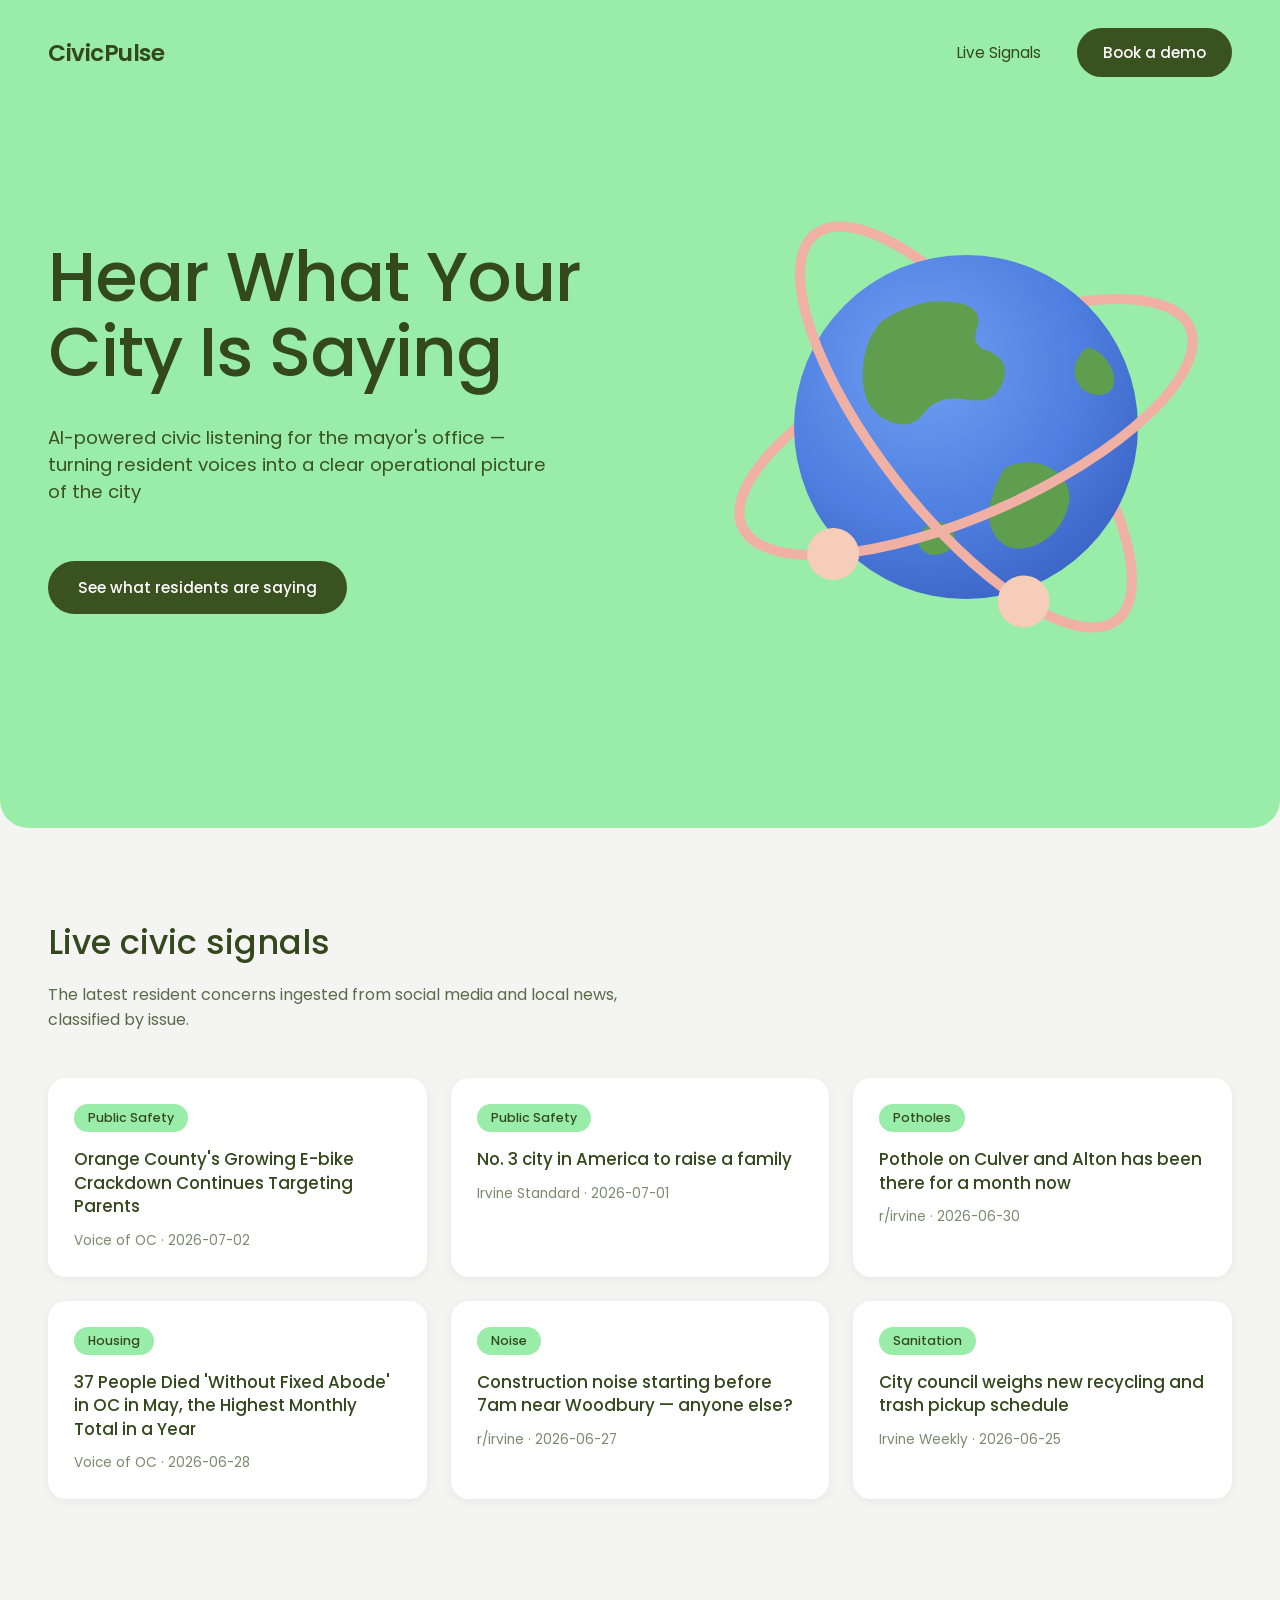
==== index.html @ d4dd8814 "Add CivicPulse landing page (HTML/CSS/JS) Hero section modeled on the reference design: mint backgro" ====
<!DOCTYPE html>
<html lang="en">
<head>
  <meta charset="UTF-8">
  <meta name="viewport" content="width=device-width, initial-scale=1.0">
  <title>CivicPulse — Hear What Your City Is Saying</title>
  <link rel="preconnect" href="https://fonts.googleapis.com">
  <link rel="preconnect" href="https://fonts.gstatic.com" crossorigin>
  <link href="https://fonts.googleapis.com/css2?family=Poppins:wght@400;500;600&display=swap" rel="stylesheet">
  <link rel="stylesheet" href="styles.css">
</head>
<body>

  <section class="hero">
    <header class="nav">
      <a class="logo" href="#">CivicPulse</a>
      <nav class="nav-links">
        <a href="#signals">Live Signals</a>
        <a class="btn btn-dark" href="#" id="bookDemoBtn">Book a demo</a>
      </nav>
    </header>

    <div class="hero-inner">
      <div class="hero-copy">
        <h1>Hear What Your<br>City Is Saying</h1>
        <p class="hero-sub">
          AI-powered civic listening for the mayor's office — turning resident
          voices into a clear operational picture of the city
        </p>
        <a class="btn btn-dark btn-lg" href="#signals">See what residents are saying</a>
      </div>

      <div class="hero-art" aria-hidden="true">
        <svg viewBox="0 0 520 520" class="globe">
          <defs>
            <radialGradient id="sphereShade" cx="38%" cy="32%" r="75%">
              <stop offset="0%" stop-color="#6f9ff2"/>
              <stop offset="60%" stop-color="#4f7fe0"/>
              <stop offset="100%" stop-color="#3a63c4"/>
            </radialGradient>
          </defs>

          <!-- top halves of orbit rings (pass behind the globe) -->
          <g transform="rotate(-24 260 260)">
            <path d="M 15 260 A 245 88 0 0 1 505 260" fill="none"
                  stroke="#f0b1a4" stroke-width="10"/>
          </g>
          <g transform="rotate(52 260 260)">
            <path d="M 15 260 A 245 88 0 0 1 505 260" fill="none"
                  stroke="#f0b1a4" stroke-width="10"/>
          </g>

          <!-- globe -->
          <circle cx="260" cy="260" r="172" fill="url(#sphereShade)"/>
          <g fill="#5f9e4e">
            <path d="M175 155 q40 -28 82 -18 q20 6 14 24 q-6 16 8 22 q26 8 18 32 q-8 22 -34 18 q-30 -6 -44 12 q-12 18 -34 10 q-26 -10 -28 -40 q-2 -38 18 -60 Z"/>
            <path d="M300 300 q30 -12 52 6 q18 16 8 40 q-10 26 -36 34 q-22 6 -34 -10 q-12 -18 -4 -40 q6 -20 14 -30 Z"/>
            <path d="M382 180 q22 8 26 30 q2 16 -14 18 q-18 0 -24 -16 q-6 -18 12 -32 Z"/>
            <path d="M226 356 q16 -4 22 10 q4 14 -10 20 q-16 6 -24 -6 q-6 -14 12 -24 Z"/>
          </g>

          <!-- bottom halves of orbit rings (pass in front) with nodes -->
          <g transform="rotate(-24 260 260)">
            <path d="M 15 260 A 245 88 0 0 0 505 260" fill="none"
                  stroke="#f0b1a4" stroke-width="10"/>
            <circle cx="87" cy="322" r="26" fill="#f5cdb8"/>
          </g>
          <g transform="rotate(52 260 260)">
            <path d="M 15 260 A 245 88 0 0 0 505 260" fill="none"
                  stroke="#f0b1a4" stroke-width="10"/>
            <circle cx="433" cy="322" r="26" fill="#f5cdb8"/>
          </g>
        </svg>
      </div>
    </div>
  </section>

  <section class="signals" id="signals">
    <div class="signals-inner">
      <h2>Live civic signals</h2>
      <p class="signals-sub">The latest resident concerns ingested from social media and local news, classified by issue.</p>
      <div class="cards" id="signalCards"></div>
    </div>
  </section>

  <script src="script.js"></script>
</body>
</html>
---- styles.css ----
:root {
  --mint: #99eda9;
  --ink: #3a5220;
  --ink-deep: #33481c;
  --peach: #f0b1a4;
  --off-white: #f4f4f2;
}

* {
  margin: 0;
  padding: 0;
  box-sizing: border-box;
}

body {
  font-family: "Poppins", system-ui, sans-serif;
  color: var(--ink);
  background: var(--off-white);
}

/* ---------- hero ---------- */

.hero {
  background: var(--mint);
  border-radius: 0 0 28px 28px;
  padding: 28px 48px 96px;
  min-height: 92vh;
}

.nav {
  display: flex;
  align-items: center;
  justify-content: space-between;
}

.logo {
  font-size: 1.45rem;
  font-weight: 600;
  letter-spacing: -0.02em;
  color: var(--ink-deep);
  text-decoration: none;
}

.nav-links {
  display: flex;
  align-items: center;
  gap: 36px;
}

.nav-links > a:not(.btn) {
  color: var(--ink-deep);
  text-decoration: none;
  font-size: 0.95rem;
}

.nav-links > a:not(.btn):hover {
  opacity: 0.7;
}

.btn {
  display: inline-block;
  background: var(--ink);
  color: #fff;
  text-decoration: none;
  font-size: 0.95rem;
  font-weight: 500;
  padding: 13px 26px;
  border-radius: 999px;
  border: none;
  cursor: pointer;
  transition: transform 0.15s ease, background 0.15s ease;
}

.btn:hover {
  background: var(--ink-deep);
  transform: translateY(-1px);
}

.btn-lg {
  padding: 15px 30px;
}

.hero-inner {
  max-width: 1240px;
  margin: 0 auto;
  display: grid;
  grid-template-columns: 1.15fr 1fr;
  align-items: center;
  gap: 40px;
  padding-top: 90px;
}

.hero-copy h1 {
  font-size: clamp(2.6rem, 5.4vw, 4.6rem);
  font-weight: 500;
  line-height: 1.08;
  letter-spacing: -0.015em;
  color: var(--ink-deep);
}

.hero-sub {
  margin: 34px 0 56px;
  font-size: 1.15rem;
  max-width: 46ch;
  color: var(--ink);
}

/* ---------- globe art ---------- */

.hero-art {
  display: flex;
  justify-content: center;
}

.globe {
  width: min(100%, 520px);
  overflow: visible;
  animation: float 6s ease-in-out infinite alternate;
}

@keyframes float {
  from { transform: translateY(-10px); }
  to { transform: translateY(12px); }
}

@media (prefers-reduced-motion: reduce) {
  .globe { animation: none; }
}

/* ---------- signals section ---------- */

.signals {
  padding: 90px 48px 110px;
}

.signals-inner {
  max-width: 1240px;
  margin: 0 auto;
}

.signals h2 {
  font-size: 2.1rem;
  font-weight: 500;
  color: var(--ink-deep);
}

.signals-sub {
  margin: 14px 0 46px;
  color: #5a6b4a;
  max-width: 60ch;
}

.cards {
  display: grid;
  grid-template-columns: repeat(auto-fill, minmax(300px, 1fr));
  gap: 24px;
}

.card {
  background: #fff;
  border-radius: 18px;
  padding: 26px;
  box-shadow: 0 2px 10px rgba(40, 60, 25, 0.06);
  transition: transform 0.15s ease, box-shadow 0.15s ease;
}

.card:hover {
  transform: translateY(-3px);
  box-shadow: 0 8px 22px rgba(40, 60, 25, 0.10);
}

.card .tag {
  display: inline-block;
  background: var(--mint);
  color: var(--ink-deep);
  font-size: 0.78rem;
  font-weight: 500;
  padding: 5px 14px;
  border-radius: 999px;
  margin-bottom: 16px;
  text-transform: capitalize;
}

.card h3 {
  font-size: 1.05rem;
  font-weight: 500;
  color: var(--ink-deep);
  line-height: 1.4;
  margin-bottom: 12px;
}

.card .meta {
  font-size: 0.85rem;
  color: #7a8a6c;
}

/* ---------- responsive ---------- */

@media (max-width: 900px) {
  .hero {
    padding: 22px 24px 70px;
    min-height: auto;
  }

  .hero-inner {
    grid-template-columns: 1fr;
    padding-top: 56px;
    gap: 56px;
  }

  .hero-art {
    order: -1;
  }

  .globe {
    width: min(100%, 340px);
  }

  .signals {
    padding: 64px 24px 80px;
  }
}
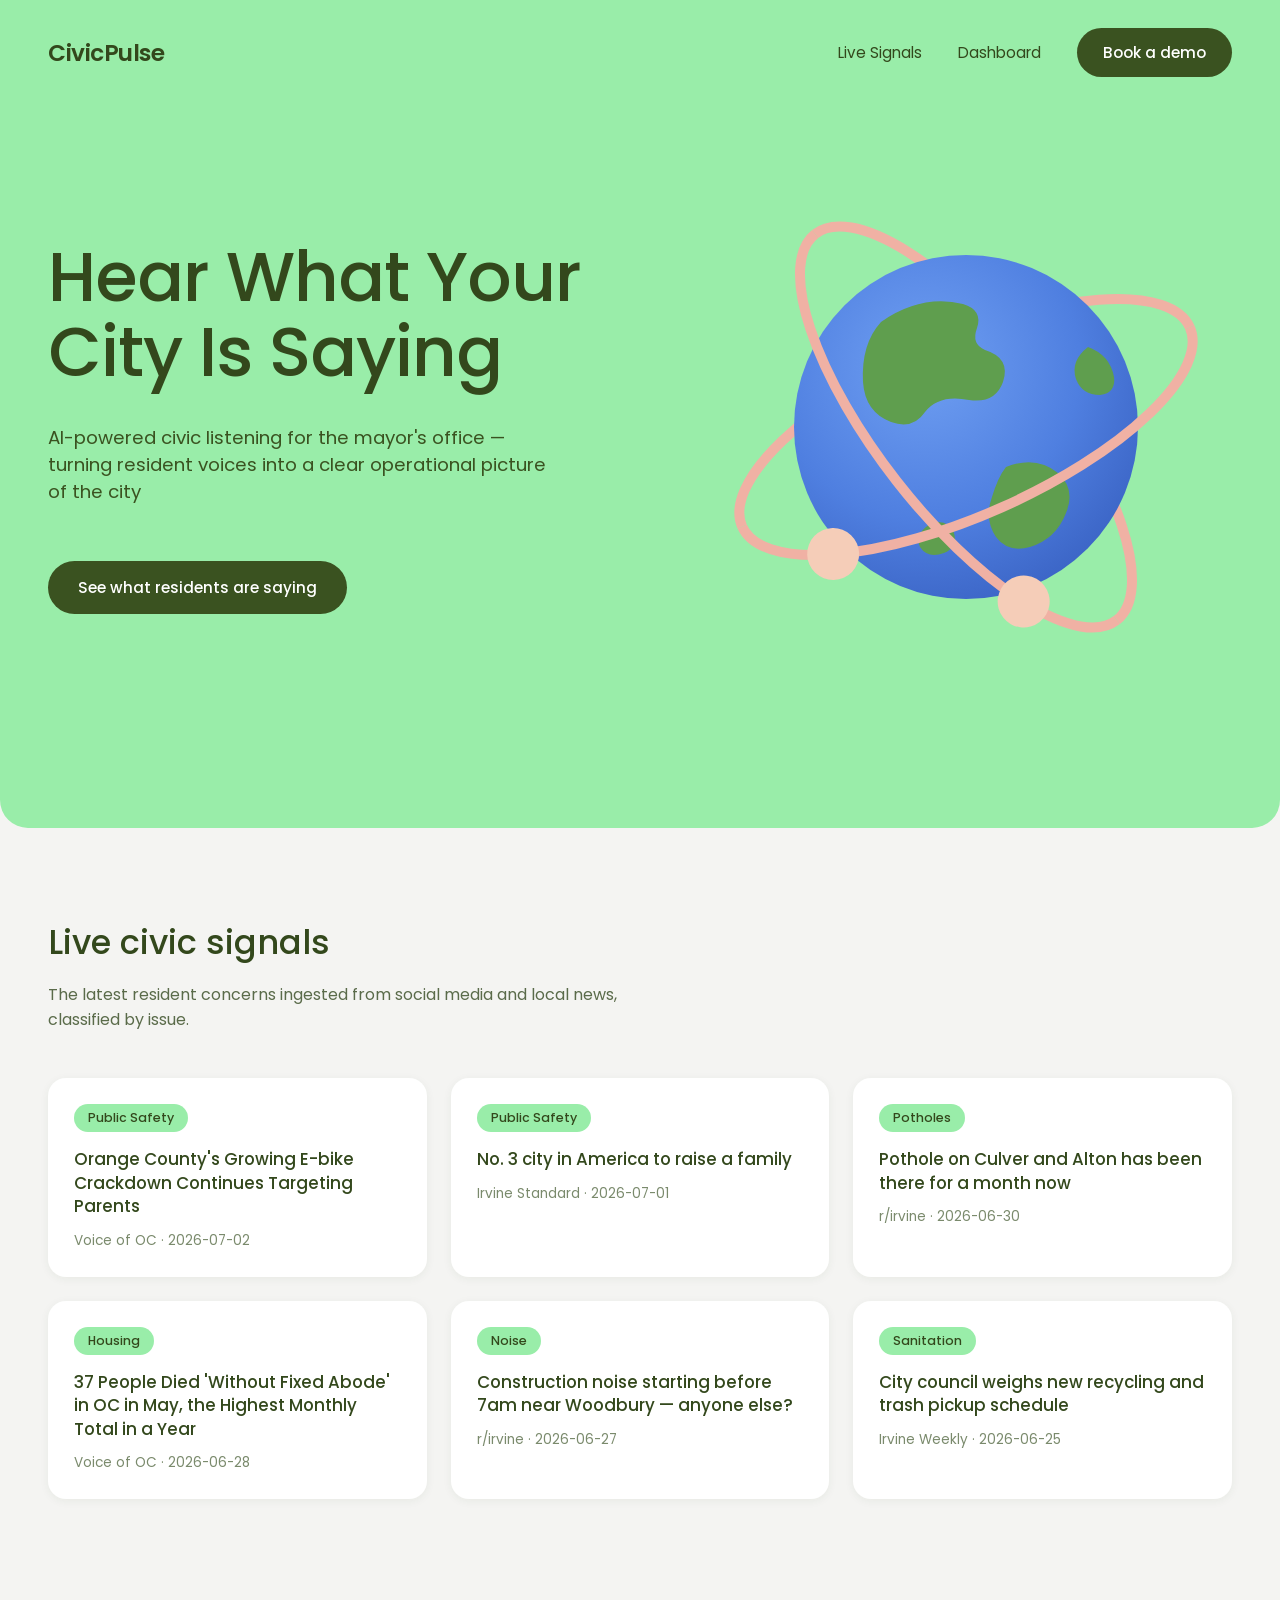
==== commit 6c5d8c99: "Add Irvine civic dashboard with sidebar navigation New dashboard page with a sticky left side panel " ====
--- a/index.html
+++ b/index.html
@@ -16,6 +16,7 @@
       <a class="logo" href="#">CivicPulse</a>
       <nav class="nav-links">
         <a href="#signals">Live Signals</a>
+        <a href="dashboard.html">Dashboard</a>
         <a class="btn btn-dark" href="#" id="bookDemoBtn">Book a demo</a>
       </nav>
     </header>
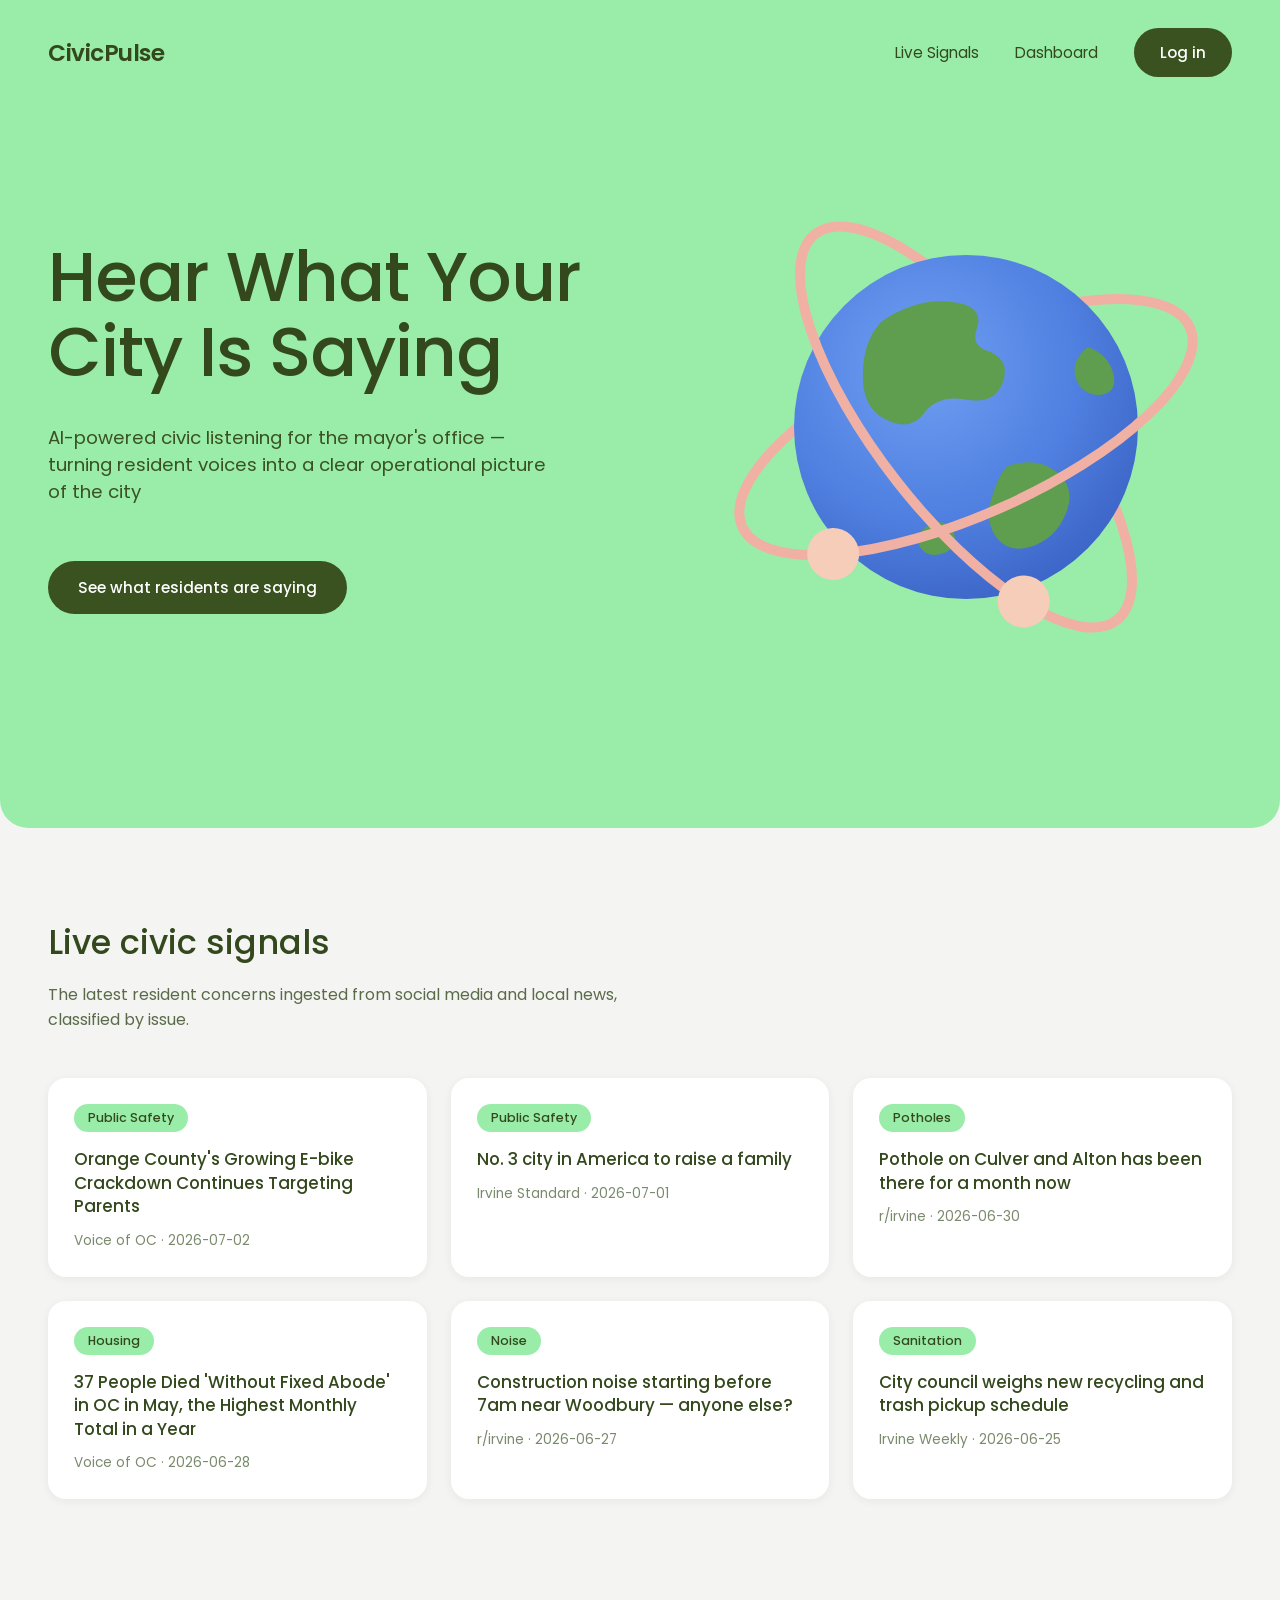
==== commit c33638e5: "Replace Book a demo with Log in and add login/sign-up page The landing nav button now opens login.ht" ====
--- a/index.html
+++ b/index.html
@@ -17,7 +17,7 @@
       <nav class="nav-links">
         <a href="#signals">Live Signals</a>
         <a href="dashboard.html">Dashboard</a>
-        <a class="btn btn-dark" href="#" id="bookDemoBtn">Book a demo</a>
+        <a class="btn btn-dark" href="login.html">Log in</a>
       </nav>
     </header>
 
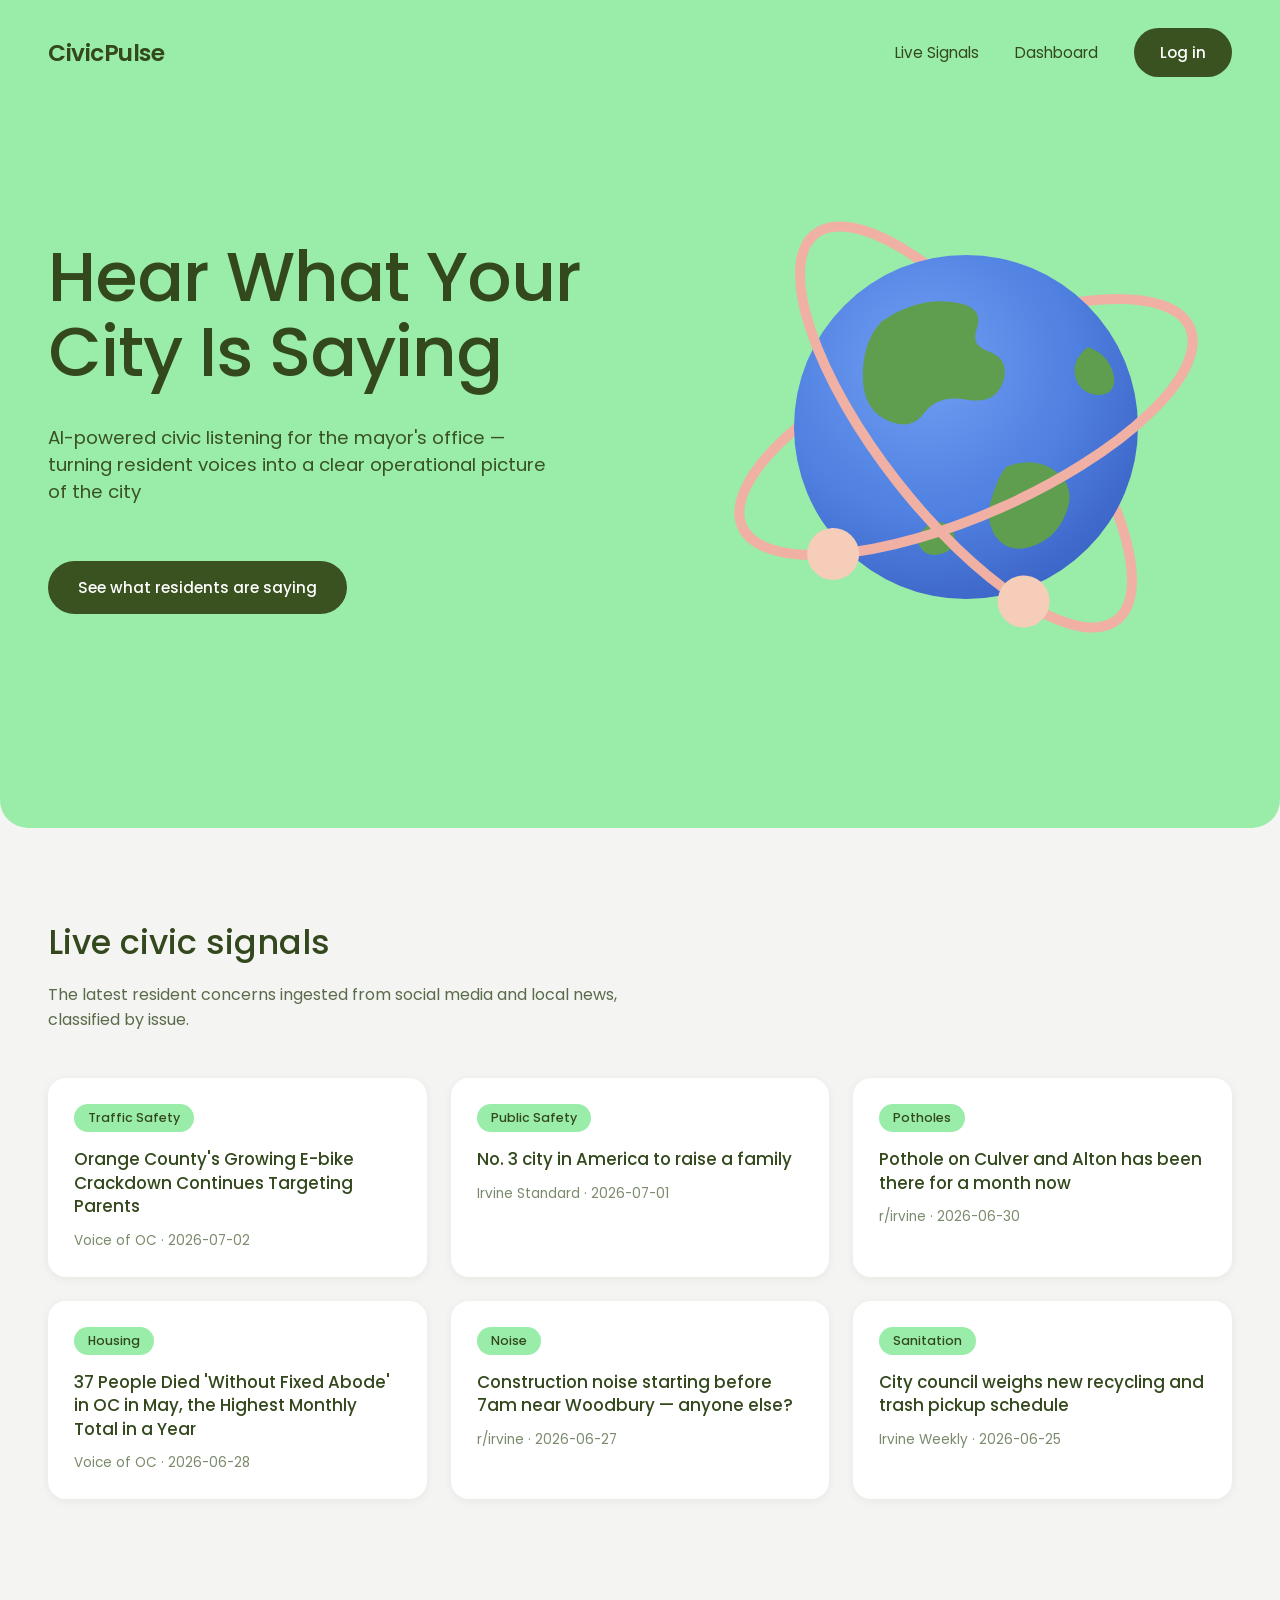
==== commit 06f62ed9: "UI polish: feed sort/pagination, favicon, last-run status, category dots - Signal feed sorts newest-" ====
--- a/index.html
+++ b/index.html
@@ -4,6 +4,7 @@
   <meta charset="UTF-8">
   <meta name="viewport" content="width=device-width, initial-scale=1.0">
   <title>CivicPulse — Hear What Your City Is Saying</title>
+  <link rel="icon" type="image/svg+xml" href="favicon.svg">
   <link rel="preconnect" href="https://fonts.googleapis.com">
   <link rel="preconnect" href="https://fonts.gstatic.com" crossorigin>
   <link href="https://fonts.googleapis.com/css2?family=Poppins:wght@400;500;600&display=swap" rel="stylesheet">
